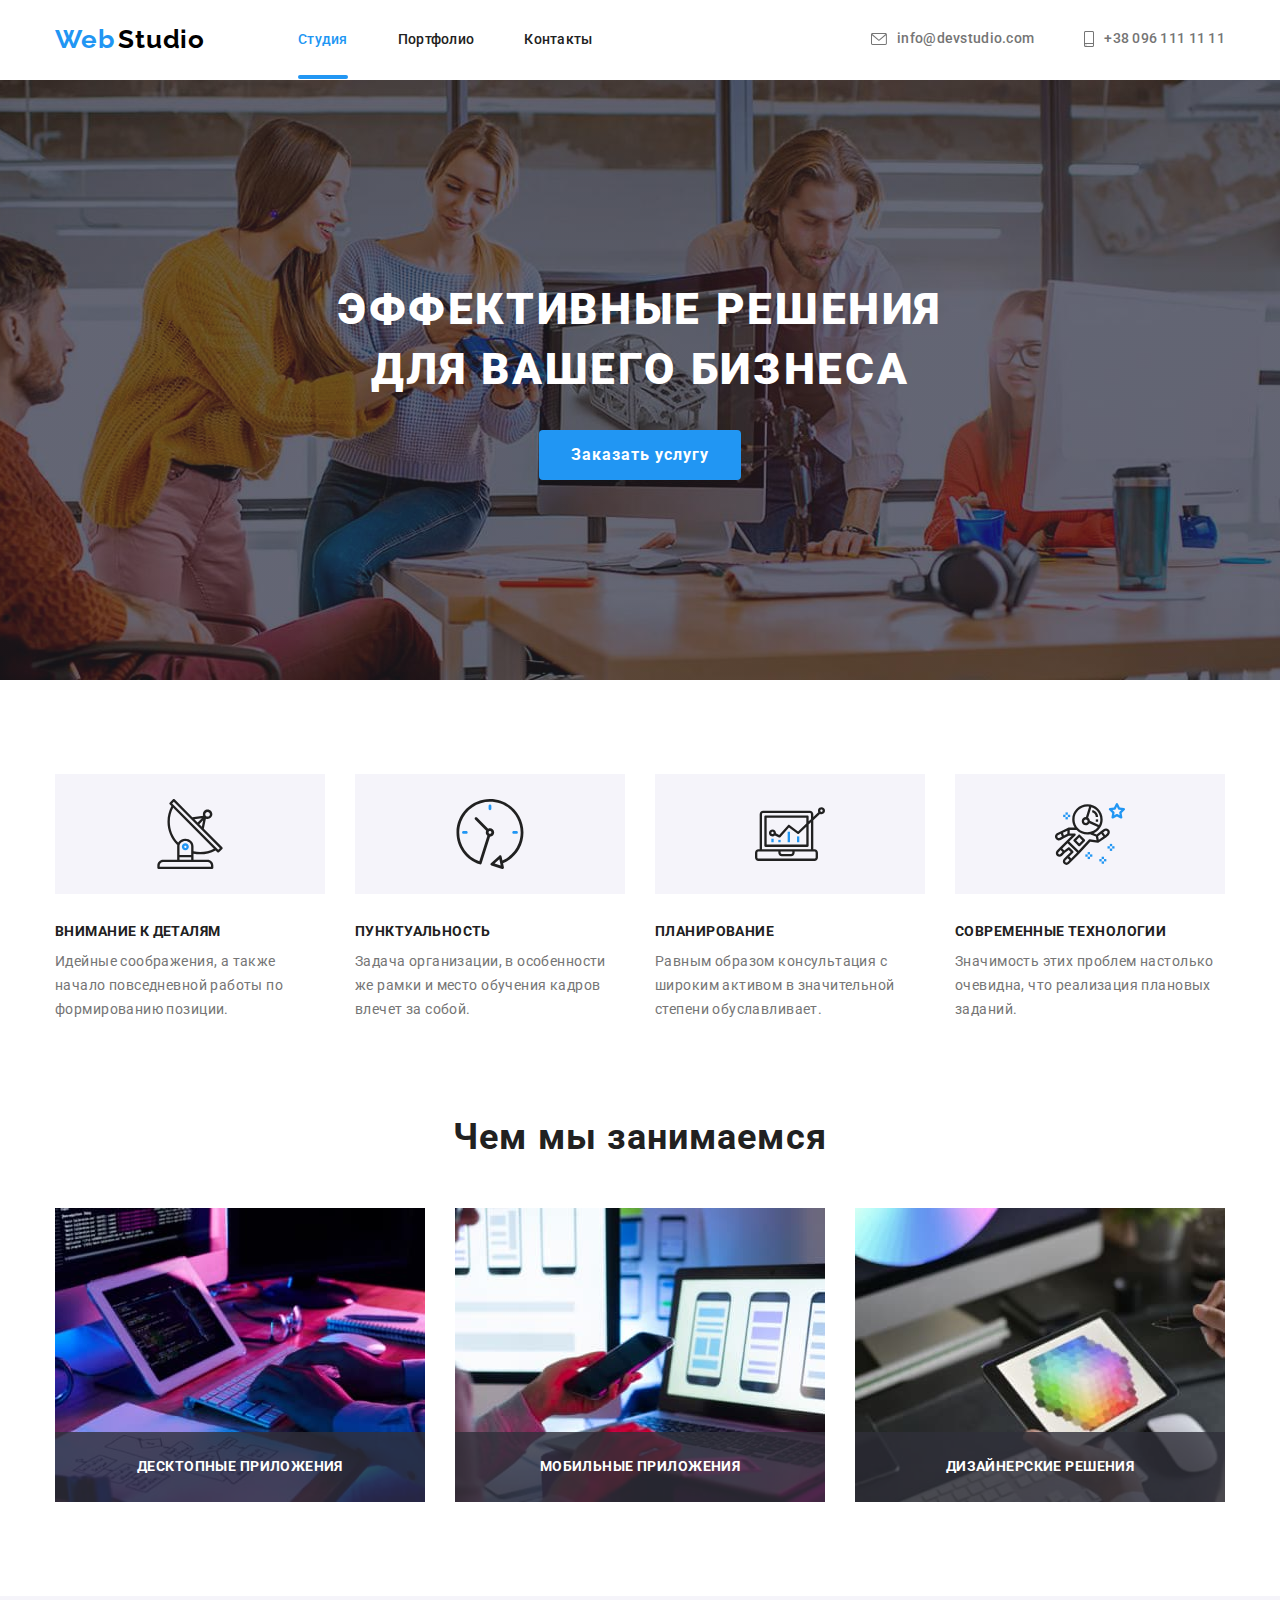
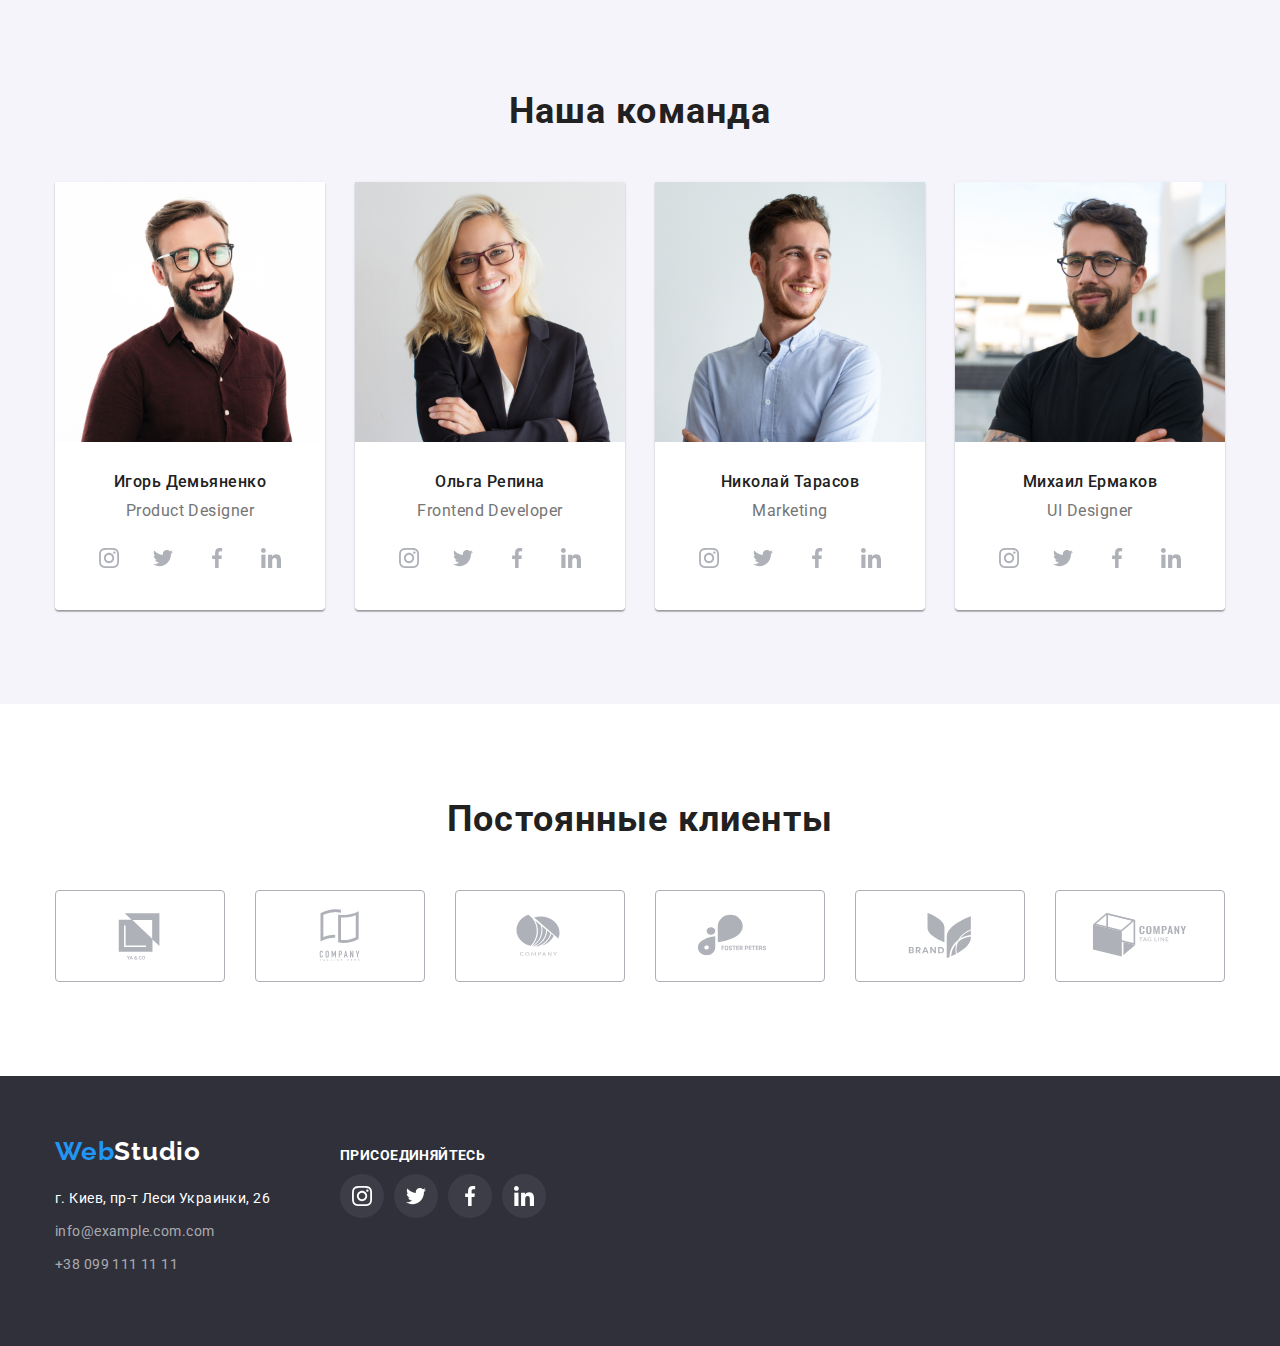
==== index.html @ 7ca18772 "Добавляет анимацию декоративных эффектов для страниц макета ДЗ№5." ====
<!DOCTYPE html>
<html lang="ru">
  <head>
    <link
      rel="stylesheet"
      href="https://cdnjs.cloudflare.com/ajax/libs/modern-normalize/1.1.0/modern-normalize.css"
      integrity="sha512-Y0MM+V6ymRKN2zStTqzQ227DWhhp4Mzdo6gnlRnuaNCbc+YN/ZH0sBCLTM4M0oSy9c9VKiCvd4Jk44aCLrNS5Q=="
      crossorigin="anonymous"
      referrerpolicy="no-referrer"
    />
    <meta charset="UTF-8" />
    <meta http-equiv="X-UA-Compatible" content="IE=edge" />
    <meta name="viewport" content="width=device-width, initial-scale=1.0" />
    <link rel="preconnect" href="https://fonts.googleapis.com" />
    <link rel="preconnect" href="https://fonts.gstatic.com" crossorigin />
    <link
      href="https://fonts.googleapis.com/css2?family=Raleway:wght@700&family=Roboto:wght@400;500;700;900&display=swap"
      rel="stylesheet"
    />
    <link rel="stylesheet" href="css/styles.css" type="text/css" />
    <title>Document</title>
  </head>
  <body>
    <header class="header">
      <div class="container header-container">
        <nav class="header-nav">
          <a class="header-logo" href="./index.html">
            <span class="logo-web">Web</span>
            <span class="logo-studio">Studio</span>
          </a>
          <ul class="list menu-list">
            <li class="menu-item">
              <a class="menu-link link current" href="./index.html">Студия</a>
            </li>
            <li class="menu-item">
              <a class="menu-link link" href="./portfolio.html">Портфолио</a>
            </li>
            <li class="menu-item"><a class="menu-link link" href="">Контакты</a></li>
          </ul>
        </nav>
        <ul class="icon-contacts-list">
          <li class="header-mail item-contacts icon-contacts">
            <a class="list-contact" href="mailto:info@devstudio.com">
              <svg class="header-contact-icon" width="16px" height="12px">
                <use href="./images/icons.svg#icon-envelope"></use>
              </svg>
              info@devstudio.com</a
            >
          </li>
          <li class="header-tel icon-contacts item-contacts">
            <a class="list-contact" href="tel:+380961111111">
              <svg class="header-contact-icon" width="10px" height="16px">
                <use href="./images/icons.svg#icon-smartphone"></use>
              </svg>
              +38 096 111 11 11</a
            >
          </li>
        </ul>
      </div>
    </header>
    <main>
      <section class="hero overlay">
        <div class="container">
          <h1 class="hero-title container">ЭФФЕКТИВНЫЕ РЕШЕНИЯ ДЛЯ ВАШЕГО БИЗНЕСА</h1>
          <button class="btn btn-hero btn-hero-fill pointer" data-modal-open type="button">
            Заказать услугу
          </button>
        </div>
      </section>
      <section class="section-first">
        <div class="container">
          <ul class="list-detail list-section-first">
            <li class="text-items">
              <div class="about">
                <svg class="details">
                  <use href="./images/icons.svg#icon-antenna" width="70px" height="70px"></use>
                </svg>
              </div>
              <h3 class="list-title">Внимание к деталям</h3>
              <p class="text-list">
                Идейные соображения, а также начало повседневной работы по формированию позиции.
              </p>
            </li>
            <li class="text-items">
              <div class="about">
                <svg class="details">
                  <use href="./images/icons.svg#icon-clock" width="70px" height="70px"></use>
                </svg>
              </div>
              <h3 class="list-title">Пунктуальность</h3>
              <p class="text-list">
                Задача организации, в особенности же рамки и место обучения кадров влечет за собой.
              </p>
            </li>
            <li class="text-items">
              <div class="about">
                <svg class="details">
                  <use href="./images/icons.svg#icon-diagram" width="70px" height="70px"></use>
                </svg>
              </div>
              <h3 class="list-title">Планирование</h3>
              <p class="text-list">
                Равным образом консультация с широким активом в значительной степени обуславливает.
              </p>
            </li>
            <li class="text-items">
              <div class="about">
                <svg class="details">
                  <use href="./images/icons.svg#icon-astronaut" width="70px" height="70px"></use>
                </svg>
              </div>
              <h3 class="list-title">Современные технологии</h3>
              <p class="text-list">
                Значимость этих проблем настолько очевидна, что реализация плановых заданий.
              </p>
            </li>
          </ul>
        </div>
      </section>
      <section class="section-banners">
        <div class="container">
          <h2 class="title-second">Чем мы занимаемся</h2>
          <ul class="list-image">
            <li class="image-items">
              <div class="case">
                <img
                  src="./images/img1.jpg"
                  alt="человек набирающий код на клавиатуре"
                  width="370"
                />
                <p class="picture-text">десктопные приложения</p>
              </div>
            </li>
            <li class="image-items">
              <div class="case">
                <img src="./images/img2.jpg" alt="смартфон в руках человека" width="370" />
                <p class="picture-text">мобильные приложения</p>
              </div>
            </li>
            <li class="image-items">
              <div class="case">
                <img src="./images/img3.jpg" alt="планшет в руке человека" width="370" />
                <p class="picture-text">дизайнерские решения</p>
              </div>
            </li>
          </ul>
        </div>
      </section>
      <section class="section-team">
        <div class="container">
          <h2 class="title-team">Наша команда</h2>
          <ul class="list-team">
            <li class="image-team box-team">
              <img src="./images/team_card1.jpg" alt="Игорь Демьяненко" width="270" />
              <div class="team-caption">
                <h3 class="item-team">Игорь Демьяненко</h3>
                <p class="item-profession" lang="en">Product Designer</p>
                <ul class="team-list-icons list">
                  <li class="team-item-icons">
                    <a class="team-social-links" href="">
                      <svg class="team-content-icons">
                        <use
                          href="./images/icons.svg#icon-instagram"
                          width="20px"
                          height="20px"
                        ></use>
                      </svg>
                    </a>
                  </li>
                  <li class="team-item-icons">
                    <a class="team-social-links" href="">
                      <svg class="team-content-icons">
                        <use
                          href="./images/icons.svg#icon-twitter"
                          width="20px"
                          height="20px"
                        ></use>
                      </svg>
                    </a>
                  </li>
                  <li class="team-item-icons">
                    <a class="team-social-links" href="">
                      <svg class="team-content-icons">
                        <use
                          href="./images/icons.svg#icon-facebook"
                          width="20px"
                          height="20px"
                        ></use>
                      </svg>
                    </a>
                  </li>
                  <li class="team-item-icons">
                    <a class="team-social-links" href="">
                      <svg class="team-content-icons">
                        <use
                          href="./images/icons.svg#icon-linkedin"
                          width="20px"
                          height="20px"
                        ></use>
                      </svg>
                    </a>
                  </li>
                </ul>
              </div>
            </li>
            <li class="image-team box-team">
              <img src="./images/team_card2.jpg" alt="Ольга Репина" width="270" />
              <div class="team-caption">
                <h3 class="item-team">Ольга Репина</h3>
                <p class="item-profession" lang="en">Frontend Developer</p>
                <ul class="team-list-icons list">
                  <li class="team-item-icons">
                    <a class="team-social-links" href="">
                      <svg class="team-content-icons">
                        <use
                          href="./images/icons.svg#icon-instagram"
                          width="20px"
                          height="20px"
                        ></use>
                      </svg>
                    </a>
                  </li>
                  <li class="team-item-icons">
                    <a class="team-social-links" href="">
                      <svg class="team-content-icons">
                        <use
                          href="./images/icons.svg#icon-twitter"
                          width="20px"
                          height="20px"
                        ></use>
                      </svg>
                    </a>
                  </li>
                  <li class="team-item-icons">
                    <a class="team-social-links" href="">
                      <svg class="team-content-icons">
                        <use
                          href="./images/icons.svg#icon-facebook"
                          width="20px"
                          height="20px"
                        ></use>
                      </svg>
                    </a>
                  </li>
                  <li class="team-item-icons">
                    <a class="team-social-links" href="">
                      <svg class="team-content-icons">
                        <use
                          href="./images/icons.svg#icon-linkedin"
                          width="20px"
                          height="20px"
                        ></use>
                      </svg>
                    </a>
                  </li>
                </ul>
              </div>
            </li>
            <li class="image-team box-team">
              <img src="./images/team_card3.jpg" alt="Николай Тарасов" width="270" />
              <div class="team-caption">
                <h3 class="item-team">Николай Тарасов</h3>
                <p class="item-profession" lang="en">Marketing</p>
                <ul class="team-list-icons list">
                  <li class="team-item-icons">
                    <a class="team-social-links" href="">
                      <svg class="team-content-icons">
                        <use
                          href="./images/icons.svg#icon-instagram"
                          width="20px"
                          height="20px"
                        ></use>
                      </svg>
                    </a>
                  </li>
                  <li class="team-item-icons">
                    <a class="team-social-links" href="">
                      <svg class="team-content-icons">
                        <use
                          href="./images/icons.svg#icon-twitter"
                          width="20px"
                          height="20px"
                        ></use>
                      </svg>
                    </a>
                  </li>
                  <li class="team-item-icons">
                    <a class="team-social-links" href="">
                      <svg class="team-content-icons">
                        <use
                          href="./images/icons.svg#icon-facebook"
                          width="20px"
                          height="20px"
                        ></use>
                      </svg>
                    </a>
                  </li>
                  <li class="team-item-icons">
                    <a class="team-social-links" href="">
                      <svg class="team-content-icons">
                        <use
                          href="./images/icons.svg#icon-linkedin"
                          width="20px"
                          height="20px"
                        ></use>
                      </svg>
                    </a>
                  </li>
                </ul>
              </div>
            </li>
            <li class="image-team box-team">
              <img src="./images/team_card4.jpg" alt="Михаил Ермаков" width="270" />
              <div class="team-caption">
                <h3 class="item-team">Михаил Ермаков</h3>
                <p class="item-profession" lang="en">UI Designer</p>
                <ul class="team-list-icons">
                  <li class="team-item-icons">
                    <a class="team-social-links" href="">
                      <svg class="team-content-icons">
                        <use
                          href="./images/icons.svg#icon-instagram"
                          width="20px"
                          height="20px"
                        ></use>
                      </svg>
                    </a>
                  </li>
                  <li class="team-item-icons">
                    <a class="team-social-links" href="">
                      <svg class="team-content-icons">
                        <use
                          href="./images/icons.svg#icon-twitter"
                          width="20px"
                          height="20px"
                        ></use>
                      </svg>
                    </a>
                  </li>
                  <li class="team-item-icons">
                    <a class="team-social-links" href="">
                      <svg class="team-content-icons">
                        <use
                          href="./images/icons.svg#icon-facebook"
                          width="20px"
                          height="20px"
                        ></use>
                      </svg>
                    </a>
                  </li>
                  <li class="team-item-icons">
                    <a class="team-social-links" href="">
                      <svg class="team-content-icons">
                        <use
                          href="./images/icons.svg#icon-linkedin"
                          width="20px"
                          height="20px"
                        ></use>
                      </svg>
                    </a>
                  </li>
                </ul>
              </div>
            </li>
          </ul>
        </div>
      </section>
      <section class="customer">
        <div class="container">
          <h2 class="customer-title">Постоянные клиенты</h2>
          <ul class="list-customer">
            <li class="customer-item">
              <a href="" class="customer-link"
                ><svg class="customer-icon" width="106" height="60">
                  <use href="./images/icons.svg#icon-Logo1"></use>
                </svg>
              </a>
            </li>
            <li class="customer-item">
              <a href="" class="customer-link"
                ><svg class="customer-icon" width="106" height="60">
                  <use href="./images/icons.svg#icon-Logo2"></use>
                </svg>
              </a>
            </li>
            <li class="customer-item">
              <a href="" class="customer-link"
                ><svg class="customer-icon" width="106" height="60">
                  <use href="./images/icons.svg#icon-Logo3"></use>
                </svg>
              </a>
            </li>
            <li class="customer-item">
              <a href="" class="customer-link"
                ><svg class="customer-icon" width="106" height="60">
                  <use href="./images/icons.svg#icon-Logo4"></use>
                </svg>
              </a>
            </li>
            <li class="customer-item">
              <a href="" class="customer-link"
                ><svg class="customer-icon" width="106" height="60">
                  <use href="./images/icons.svg#icon-Logo5"></use>
                </svg>
              </a>
            </li>
            <li class="customer-item">
              <a href="" class="customer-link"
                ><svg class="customer-icon" width="106" height="60">
                  <use href="./images/icons.svg#icon-Logo6"></use>
                </svg>
              </a>
            </li>
          </ul>
        </div>
      </section>
    </main>
    <footer class="footer">
      <div class="container">
        <div class="footer-section">
          <div>
            <a class="footer-logo" href="./index.html">
              <span class="logo-web">Web</span
              ><span class="logo-studio footer-studio-logo">Studio</span>
            </a>
            <address>
              <ul class="footer-list">
                <li>
                  <a
                    class="footer-contact footer-address"
                    href="https://goo.gl/maps/evHjrFbzRMiy1bUM7"
                    target="_blank"
                    rel="noopener noreferrer"
                    >г. Киев, пр-т Леси Украинки, 26</a
                  ><br />
                  <a class="footer-contact footer-mail" href="mailto:info@example.com.com"
                    >info@example.com.com</a
                  ><br />
                  <a class="footer-contact footer-tel" href="tel:+380961111111"
                    >+38 099 111 11 11</a
                  >
                </li>
              </ul>
            </address>
          </div>
          <div>
            <h3 class="title-footer title-join">присоединяйтесь</h3>
            <ul class="footer-list-icons list">
              <li class="footer-item-icons">
                <a class="footer-social-links" href="">
                  <svg class="footer-content-icons">
                    <use href="./images/icons.svg#icon-instagram" width="20px" height="20px"></use>
                  </svg>
                </a>
              </li>
              <li class="footer-item-icons">
                <a class="footer-social-links" href="">
                  <svg class="footer-content-icons">
                    <use href="./images/icons.svg#icon-twitter" width="20px" height="20px"></use>
                  </svg>
                </a>
              </li>
              <li class="footer-item-icons">
                <a class="footer-social-links" href="">
                  <svg class="footer-content-icons">
                    <use href="./images/icons.svg#icon-facebook" width="20px" height="20px"></use>
                  </svg>
                </a>
              </li>
              <li class="footer-item-icons">
                <a class="footer-social-links" href="">
                  <svg class="footer-content-icons">
                    <use href="./images/icons.svg#icon-linkedin" width="20px" height="20px"></use>
                  </svg>
                </a>
              </li>
            </ul>
          </div>
        </div>
      </div>
    </footer>
    <div class="backdrop is-hidden" data-modal>
      <div class="modal">
        <button type="button" class="modal-btn" data-modal-close>
          <svg width="18px" height="18px">
            <use href="./images/icons.svg#icon-close"></use>
          </svg>
        </button>
      </div>
    </div>
    <script src="./js/modal.js"></script>
  </body>
</html>
---- css/styles.css ----
:root {
    --accent-color: #2196F3;
    --header-basic-color: #212121;
    --header-contact-color: #757575;
    --basic-text-color: #757575;
    --basic-title-color: #FFFFFF;
    --secondary-title-color: #212121;
    --footer-contact-color: rgba(255, 255, 255, 0.6);
    --button-text-color: #212121;
    --button-text-hero-color: #FFFFFF;
    --button-hero-background: #2196F3;
    --section-first-background: #E5E5E5;
    --footer-background: #2F303A;
    --footer-address: #FFFFFF;
    --button-accent-text: #FFFFFF;
    --buttont-accent-fill: #2196F3;
    --list-title-item: #212121;
    --list-text-item: #757575;

}

/* ------------------------------------- */

p, h1, h2, h3, h4, h5, h6 {
    margin: 0;
}
ul {
   margin: 0;
   padding: 0;
}

button {
    cursor: pointer;
}

body {
    font-family: 'Roboto', sans-serif;
    color:var(--basic-text-color)
} 

.container {
    width: 1200px;
    padding-left: 15px;
    padding-right: 15px;
    margin-left: auto;
    margin-right: auto;
}

.visually-hidden {
    position: absolute;
    white-space: nowrap;
    width: 1px;
    height: 1px;
    overflow: hidden;
    border: 0;
    padding: 0;
    clip: rect(0 0 0 0);
    clip-path: inset(50%);
    margin: -1px;
}

* {
    box-sizing: border-box;
}

/* ----------------- Шапка -------------- */

.header {
    color: var(--header-basic-color);
    background: #FFFFFF;
    padding-top: 24px;
    padding-bottom: 25px;
}

.header-container{
    display: flex;
    align-items: center;
}

.header-nav {
    display: flex;
    align-items: center;
}


.header-logo {
    text-decoration: none;
    list-style: none;
    margin-right: 93px;
}

.logo-web {
    font-family: Raleway;
    font-weight: 700;
    font-size: 26px;
    line-height: 1.19;
    /* identical to box height */

    letter-spacing: 0.03em;
    color: #2196F3;
}

.logo-studio {
    font-family: Raleway;
    font-weight: 700;
    font-size: 26px;
    line-height: 1.19;
    /* identical to box height */
    letter-spacing: 0.03em;
    color: #000000;
}

.menu-item:not(:first-child){
    margin-left: 50px;
}


.menu-link:hover,
.menu-link:focus {
    color: var(--accent-color);
}

.menu-list {
    display: flex;
}


.list {
    list-style: none;
    color: var(--header-basic-color)
}

.list-contact:not(:last-child) {
    margin-left: auto;
}

.list-contact {
    text-decoration: none;
}

.link.current {
    color:var(--accent-color);
}



.menu-link{
    font-weight: 500;
    font-size: 14px;
    line-height: 1.14;
    letter-spacing: 0.02em;

    color: var(--header-basic-color);
    text-decoration: none;
    transition: color 300ms linear;
    position: relative;
}

.menu-link.current::after {
    content: "";
    width: 100%;
    position: absolute;
    height: 4px;
    border-radius: 2px;
    bottom: -32px;
    display: block;
    background-color: var(--accent-color);
}

.icon-contacts {
   fill: #757575; 
}

.icon-contacts-list {
    display: flex;
    justify-content: center;
    align-items: center;
    margin-left: auto;
    text-decoration: none;
    list-style: none;
    fill: #757575;
    color: #757575;
}


.header-mail-icon:last-child {
    margin-right: 0px;
}

.header-contact-icon {
    margin-right: 10px;
    color: #757575;
    
}


.list-contact {
    text-decoration: none;
    list-style: none;
    color: var(--header-contact-color);
    align-items: center;
    justify-content: center;
    display: flex;

}

.header-mail {
    font-weight: 500;
    font-size: 14px;
    line-height: 1.14;
    letter-spacing: 0.02em;
    color: var(--header-contact-color);
}

.header-tel {
    font-weight: 500;
    font-size: 14px;
    line-height: 1.14;
    letter-spacing: 0.02em;
    padding-left: 50px;
    color: var(--header-contact-color);
}

.list-contact:hover,
.list-contact:focus {
    color: var(--accent-color);
}

.list-contact:hover .header-contact-icon,
.list-contact:focus .header-contact-icon {
    fill: var(--accent-color);
}


/* ---------------- Герой ---------------- */


.overlay {
    max-width: 1600px;
    height: 600px;
    margin-left: auto;
    margin-right: auto;
    background-image: linear-gradient(
    rgba(47, 48, 58, 0.4),
    rgba(47, 48, 58, 0.4)),
url("../images/hero-bg.jpg");
    background-repeat: no-repeat;
    background-position: center;
    background-size: cover;
    
}

.hero {

    text-align: center;
    background-color: #2F303A;
    padding-top: 200px;
    padding-bottom: 200px;
    flex-grow: 1;
}

.hero-title {
    width: 696px;
    font-weight: 900;
    font-size: 44px;
    line-height: 1.36;
    /* or 136% */

    text-align: center;
    letter-spacing: 0.06em;
    text-transform: uppercase;
    margin-bottom: 30px;

    color: var(--basic-title-color);
}

.btn {
    display: block;
    padding: 10px 32px;
    min-width: 200px;
    border-radius: 4px;
    border: 0px; 
    margin: 0 auto;
    
}

.btn-hero {
    font-family: inherit;
    font-weight: 700;
    font-size: 16px;
    line-height: 1.87;
    /* identical to box height, or 187% */
    display: flex;
    align-items: center;
    text-align: center;
    letter-spacing: 0.06em;

    color: var(--button-text-hero-color);
}
 .btn-hero-fill {
    background: #2196F3;
 }

.pointer {
        cursor: pointer;
 }
/* ------------- Особенности ------------- */
 

.list-detail {
    text-decoration: none;
    list-style: none;
    padding-top: 94px;
    padding-bottom: 94px;
}

.list-section-first {
    display: flex;
}

.text-items {
    width: 270px;
    margin-right: 30px;
}

.text-items:nth-child(4n + 4) {
    margin-right: 0px;
}

.about {
    background-color: #f5f4fa;
    margin-bottom: 30px;
    height: 120px;
    display: flex;
    align-items: center;
    justify-content: center;
}

.details {
    width: 70px;
    height: 70px;
}


.list-title {
    font-weight: 700;
    font-size: 14px;
    line-height: 1.14;
    letter-spacing: 0.03em;
    text-transform: uppercase;

    color: var(--secondary-title-color);
}

.text-list {
    font-size: 14px;
    line-height: 1.71;
    /* or 171% */
    letter-spacing: 0.03em;
    color: var(--basic-text-color);
    padding-top: 10px;
}

/*----------- Чем мы занимаемся ----------*/

.section-banners {
    padding-bottom: 94px;
}

.title-second {
    font-weight: 700;
    font-size: 36px;
    line-height: 1.17;
    text-align: center;
    letter-spacing: 0.03em;
    color: var(--secondary-title-color);
    margin-bottom: 50px;
}


.list-image {
    list-style: none;
    display: flex;
    flex-wrap: wrap;
    margin-left: -30px;
    margin-bottom: -30px;
}

.image-items{
  flex-basis: calc(100% / 3 - 30px);
  margin-left: 30px;
  margin-bottom: 30px;
  
}

.picture-text {
    color: #FFFFFF;
    background: rgba(47, 48, 58, 0.8);
    bottom: 0;
    position:absolute;
    line-height: 1.14;
    font-family: Roboto;
    font-style: normal;
    font-weight: 700;
    font-size: 14px;
    text-align: center;
    letter-spacing: 0.03em;
    text-transform: uppercase;
    padding: 27px 82px;
    width: 100%;
}

.case {
    position: relative;
    right: 0;
    margin: 0;
    bottom: 0;
}


/* ------------- Наша команда ------------- */

.box-team {
    box-shadow: 0px 1px 3px rgba(0, 0, 0, 0.12),
    0px 1px 1px rgba(0, 0, 0, 0.14),
    0px 2px 1px rgba(0, 0, 0, 0.2);
    border-radius: 0px 0px 4px 4px;
}

.section-team {
    background: #f5f4fA;
    padding-top: 94px;
     padding-bottom: 94px;
    
}
  .title-team {
  font-weight: 700;
  font-size: 36px;
  line-height: 1.17;
  text-align: center;
  letter-spacing: 0.03em;
  color: var(--secondary-title-color);
}

.list-team {
    list-style: none;
    display: flex;
    flex-wrap: wrap;
    padding-top: 50px;
    margin-left: -30px;
    margin-bottom: -30px;
}

.image-team {
    flex-basis: calc(100% / 4 - 30px);
    margin-left: 30px;
    margin-bottom: 30px;
}

.team-caption {
    padding-top: 30px;
    padding-bottom: 30px;
    background-color: #ffffff;
    border-radius: 0px 0px 4px 4px;
}

.item-team {
    font-weight: 500;
    font-size: 16px;
    line-height: 1.19;
    /* identical to box height */
    text-align: center;
    letter-spacing: 0.03em;
    color: var(--secondary-title-color);
    margin-bottom: 10px;
}

.item-profession {
    font-weight: 400;
    font-size: 16px;
    line-height: 1.19;
    margin-bottom: 16px;
    /* identical to box height */

    text-align: center;
    letter-spacing: 0.03em;

    color: var(--basic-text-color);
    }


.team-list-icons {
    display: flex;
    justify-content: center;
}

.team-item-icons {
    margin-right: 10px;
    display: flex;
    justify-content: center;
    align-items: center;
}

.team-item-icons:last-child {
    margin-right: 0px;
}

.team-social-links {
    width: 44px;
    height: 44px;
    border-radius: 50%;
}


.team-content-icons {
    width: 44px;
    height: 44px;
  
    padding: 12px;
}

.team-social-links {
    fill: #afb1b8;
}

.team-social-links:hover,
.team-social-links:focus {
    background-color: var(--accent-color);
}
  
.team-social-links:hover .team-content-icons,
.team-social-links:focus .team-content-icons {
    fill: #FFFFFF;
}



    /*-------  Наши покупатели -------*/


.customer {
    padding-top: 94px;
    padding-bottom: 94px;
}

.customer-title {
    text-align: center;
    margin-bottom: 50px;
    font-weight: 700;
    font-size: 36px;
    line-height: calc(42 / 36);
    letter-spacing: 0.03em;
    color: var(--list-title-item);
}

.list-customer {
    list-style: none;
    display: flex;
    flex-wrap: wrap;
    margin-right: -30px;
}

.customer-item {
    flex-basis: calc(100% / 6 - 30px);
    width: 170px;
    height: 92px;
    margin-right: 30px;
}

.customer-link {
    display: flex;
    justify-content: center;
    align-items: center;
    width: 100%;
    height: 100%;
    border: 1px solid #afb1b8;
    border-radius: 4px;
}

.customer-link:hover,
.customer-link:focus {
    border-color: var(--accent-color);
}

.customer-icon {
    width: 106px;
    height: 60px;
    fill: #afb1b8;
}

.customer-link:hover .customer-icon,
.customer-link:focus .customer-icon {
    fill: var(--accent-color);
}


    /* --------------- Футер -------------- */

 .footer {
     background-color: var(--footer-background);
     padding-top: 60px;
     padding-bottom: 60px;
 }
 
.footer-section {
    display: flex;
    align-items: baseline;
}

    .footer-list {
        list-style: none;
        margin-right: 70px;
    }

 .footer-logo {
     text-decoration: none;
     list-style: none;
     display: block;
     margin-bottom: 20px;
 }
 
 .footer-contact {
     text-decoration: none;
     font-style: normal;
     display: inline-block;
     
 }


 .footer-address {
     font-weight: 400;
     font-size: 14px;
     line-height: 1.71;
     /* or 171% */
     letter-spacing: 0.03em;
     color:var(--footer-address);
     margin-bottom: 9px;
     
 }

.footer-mail {
    font-weight: 400;
    font-size: 14px;
    line-height: 1.71;
    /* or 171% */
    letter-spacing: 0.03em;
    color: var(--footer-contact-color);
    margin-bottom: 9px;
    
}

 .footer-tel {
     font-weight: 400;
     font-size: 14px;
     line-height: 1.71;
     /* identical to box height, or 171% */
     letter-spacing: 0.03em;
     color: var(--footer-contact-color);
     margin-bottom: 9px;

 }

.footer-mail:hover,
.footer-mail:focus {
    color: var(--accent-color)
}

.footer-tel:hover,
.footer-tel:focus {
    color: var(--accent-color)
}
.footer-address:hover,
.footer-address:focus {
    color: var(--accent-color)
}

.footer-studio-logo {
    color: #FFFFFF;
}

.title-join {
    font-size: 14px;
    line-height: 1.14;
    letter-spacing: 0.03em;
    text-transform: uppercase;
    margin-bottom: 10px;
}

.title-footer {
    color: #ffffff;
}

.footer-list-icons {
    list-style: none;
    display: flex;
}

.footer-item-icons {
    display: flex;
    justify-content: center;
    align-items: center;
    margin-right: 10px;
}

.footer-item-icons:last-child {
    margin-right: 0px;
}

.footer-social-links {
    width: 44px;
    height: 44px;
    border-radius: 50%;
    background-color: #ffffff10;
}

.footer-social-links:hover,
.footer-social-links:focus {
    background-color: var(--accent-color);
}

.footer-content-icons:hover,
.footer-content-icons:focus:focus {
    fill: #ffffff;
}

.footer-content-icons {
    width: 44px;
    height: 44px;
    fill: #ffffff;
    padding: 12px;
}


/*==============Модальное окно================*/

.backdrop {
    width: 100%;
    height: 100%;
    background: rgba(0, 0, 0, 0.2);
    position: fixed;
    top: 0;
    opacity: 1;
    transition: opasity 250ms cubic-bezier(0.4, 0, 0.2, 1),
    visibility 250ms cubic-bezier(0.4, 0, 0.2, 1);
    
}
  

.modal {
    position: relative;
    top: 50%;
    left: 50%;
    transform: translate(-50%, -50%) scale(1);
    width: 528px;
    min-height: 581px;
    background: #FFFFFF;
    border-radius: 4px;
    top: 50%;
    left: 50%;
    transition: transform 250ms cubic-bezier(0.4, 0, 0.2, 1);
}

.modal-btn {
    border: 1px solid rgba(0, 0, 0, 0.1);
    background-color: transparent;
    width: 30px;
    height: 30px;
    border-radius: 50%;
    position: absolute;
    top: 8px;
    right: 8px;
    display: flex;
    align-items: center;
    justify-content: center;

}

.backdrop.is-hidden {
    visibility: hidden;
    opacity: 0;
    pointer-events: none;
}

.backdrop.is-hidden.modal {
    transform: translate(-50%, -50%) scale(0.9);
    transition: transform 250ms cubic-bezier(0.4, 0, 0.2, 1);
}



/*============================================*/
/*============================================*/





/*---------------- ПОРТФОЛИО ----------------*/

/* --------- Портфолио кнопки  -----------*/

.header-portfolio{
    border-bottom: 1px solid #ECECEC;
}
.btn {
    text-decoration: none;
}

button{
    border: 0px;
}

img {
    display: block;
}

.btn-gallery {
    display: block;
}

.gallery-block{
    padding-top: 94px;
    padding-bottom: 94px;
}

.menu-btn {
    list-style: none;
    justify-content: center;
    align-items: center;
    display: flex;
    margin-bottom: 50px;
}

.button-filter {
    border-radius: 4px;
    font-weight: 500;
    font-size: 16px;
    line-height: 1.62;
    /* identical to box height, or 162% */
    text-align: center;
    letter-spacing: 0.03em;
    color: var(--button-text-color);
    padding: 6px 22px;
}


.button-filter-btn{
    margin-right: 8px;
}

.btn-list {
    background: #F5F4FA;
}

.btn-list:hover,
.btn-list:focus {
    color: var(--button-accent-text);
    background: var(--buttont-accent-fill);
    box-shadow: 0px 3px 1px rgba(0, 0, 0, 0.1),
    0px 1px 2px rgba(0, 0, 0, 0.08),
    0px 2px 2px rgba(0, 0, 0, 0.12);
}


.list-items {
    text-decoration: none;
    list-style: none;
    display:inline-block;
    display: flex;
    flex-wrap: wrap;
    margin-left: -30px;
    margin-bottom: -30px;
   
}

.item-gallery {
    flex-basis: calc(100% / 3 - 30px);
    margin-left: 30px;
    margin-bottom: 30px;
    
}

.item-gallery:hover .content-text {
  transform: translateY(0);
}


.content-text {
    position: absolute;
    top: 0;
    left: 0;
    color: #FFFFFF;
    line-height: 1.55;
    background-color: rgba(33, 150, 243, 0.9);
    padding: 63px 24px;
    height: 100%;
    transform: translateY(100%);
    transition: transform 250ms cubic-bezier(0.4, 0, 0.2, 1)

}

.content-text-case {
    position: relative;
    overflow: hidden;
    
}


.case-image {
    cursor: pointer;
}


.case-image:hover,
.case-image:focus {
    box-shadow: 0px 1px 1px rgba(0, 0, 0, 0.12),
    0px 4px 4px rgba(0, 0, 0, 0.06),
    1px 4px 6px rgba(0, 0, 0, 0.16);
}



.descript{
padding: 20px 24px 20px 24px;
border: 1px solid #EEEEEE;
box-sizing: border-box;

}

.title-name {
    font-weight: 700;
    font-size: 18px;
    line-height: 2;
    /* identical to box height, or 200% */
    letter-spacing: 0.06em;
    color:var(--list-title-item);
    
}

.item-text {
    font-weight: 400;
    font-size: 16px;
    line-height: 1.87;
    /* identical to box height, or 187% */
    letter-spacing: 0.03em;
    color:var(--list-text-item);
}
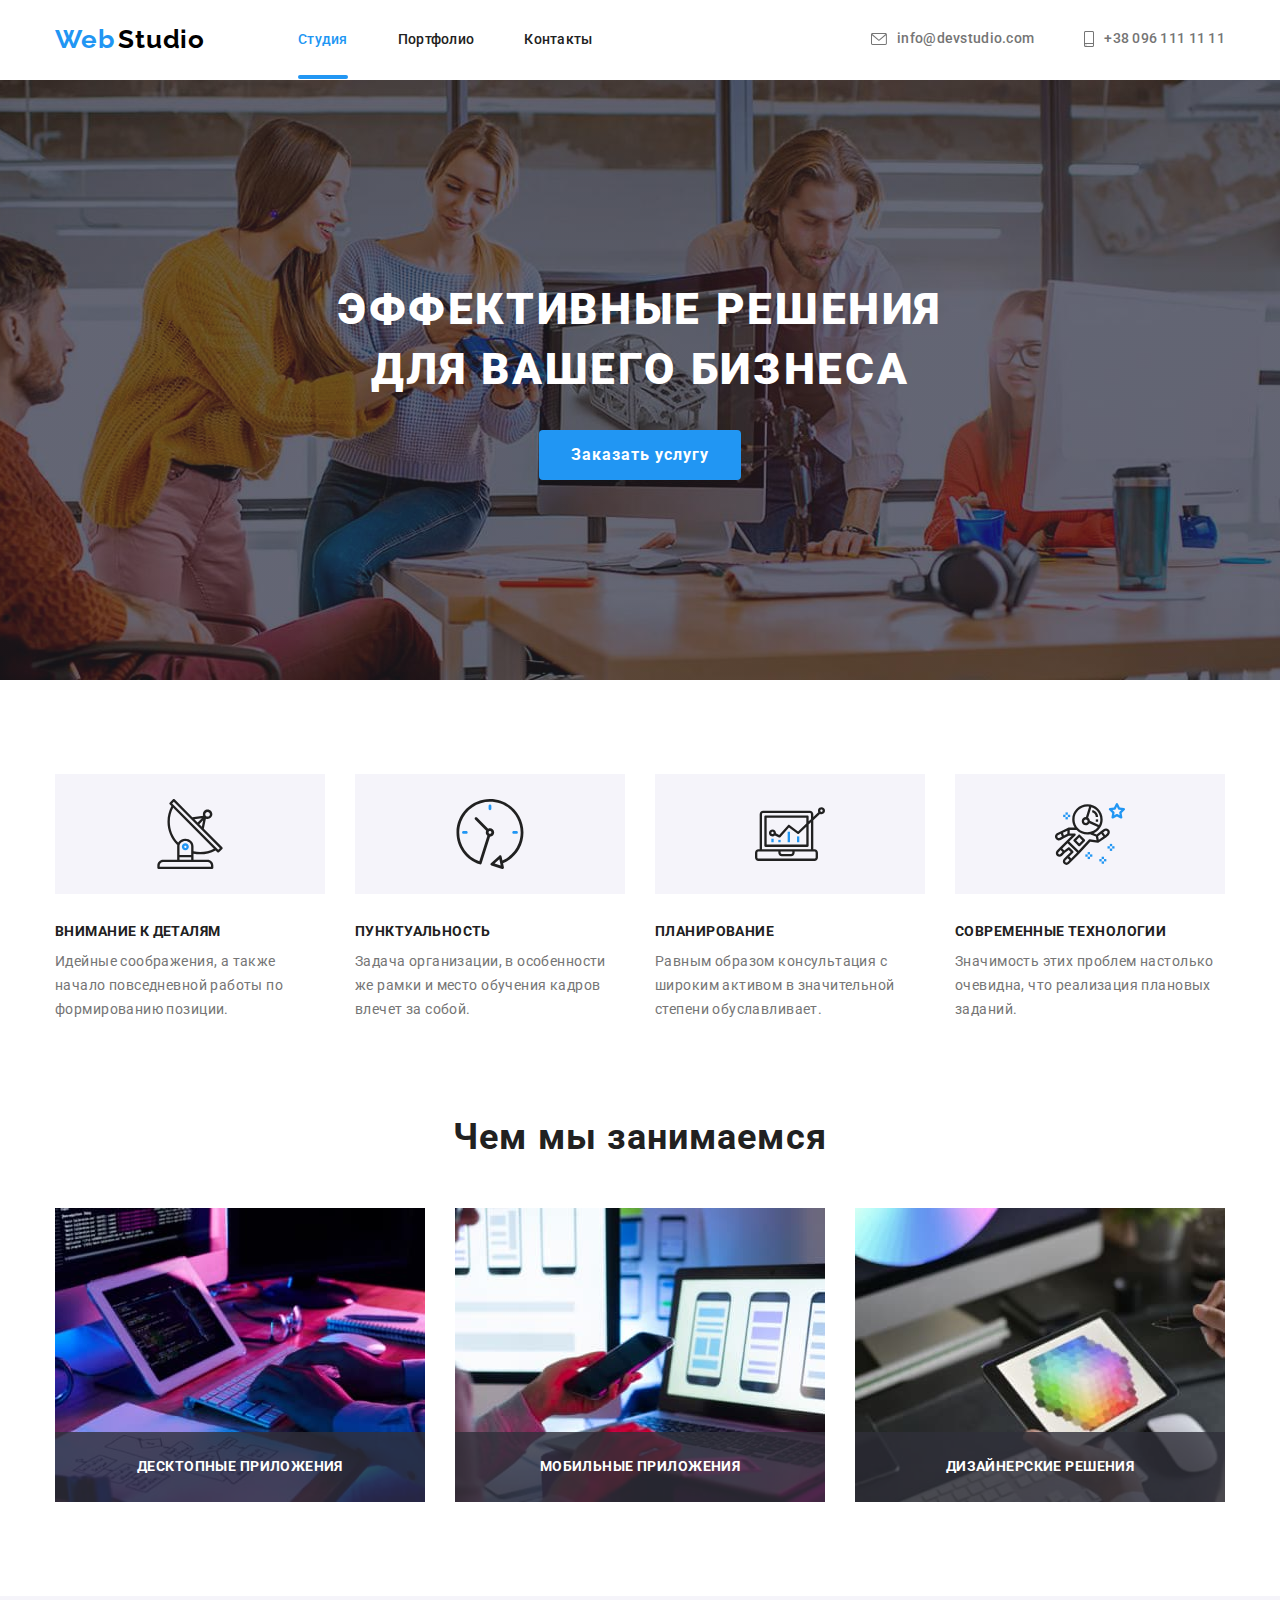
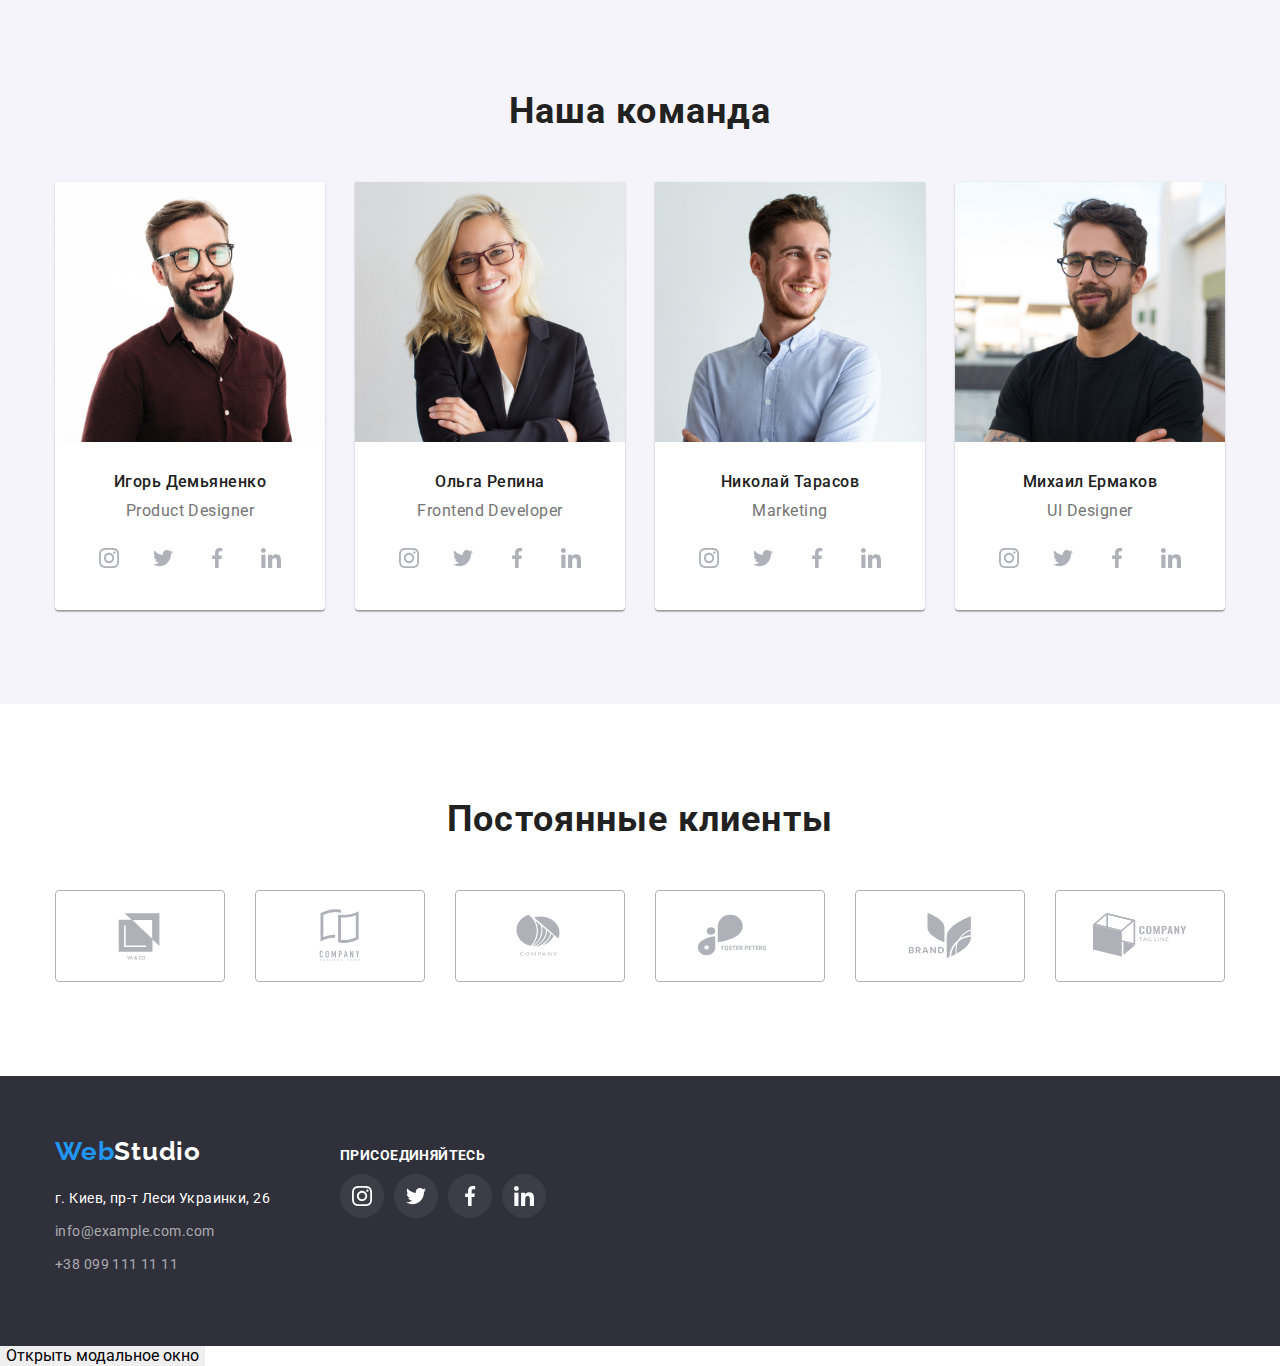
==== commit 355412ad: "Делает правки к ДЗ№5-1" ====
--- a/index.html
+++ b/index.html
@@ -479,6 +479,7 @@
         </div>
       </div>
     </footer>
+    <button data-modal-open>Открыть модальное окно</button>
     <div class="backdrop is-hidden" data-modal>
       <div class="modal">
         <button type="button" class="modal-btn" data-modal-close>
--- a/css/styles.css
+++ b/css/styles.css
@@ -115,11 +115,6 @@
 }
 
 
-.menu-link:hover,
-.menu-link:focus {
-    color: var(--accent-color);
-}
-
 .menu-list {
     display: flex;
 }
@@ -141,7 +136,6 @@
 .link.current {
     color:var(--accent-color);
 }
-
 
 
 .menu-link{
@@ -149,11 +143,19 @@
     font-size: 14px;
     line-height: 1.14;
     letter-spacing: 0.02em;
-
     color: var(--header-basic-color);
     text-decoration: none;
-    transition: color 300ms linear;
     position: relative;
+    transition-property: color;
+    transition-duration: 250ms;
+    Transition-timing-function: cubic-bezier(0.4, 0, 0.2, 1);
+    
+    }
+
+
+.menu-link:hover,
+.menu-link:focus {
+    color: var(--accent-color);
 }
 
 .menu-link.current::after {
@@ -193,7 +195,6 @@
     
 }
 
-
 .list-contact {
     text-decoration: none;
     list-style: none;
@@ -201,7 +202,9 @@
     align-items: center;
     justify-content: center;
     display: flex;
-
+    transition-property: color;
+    transition-duration: 250ms;
+    Transition-timing-function: cubic-bezier(0.4, 0, 0.2, 1);
 }
 
 .header-mail {
@@ -294,7 +297,6 @@
     align-items: center;
     text-align: center;
     letter-spacing: 0.06em;
-
     color: var(--button-text-hero-color);
 }
  .btn-hero-fill {
@@ -302,16 +304,20 @@
  }
 
 .pointer {
-        cursor: pointer;
+    cursor: pointer;
  }
 /* ------------- Особенности ------------- */
  
 
+.section-first {
+    padding-top: 94px;
+    padding-bottom: 94px;
+}
+
 .list-detail {
     text-decoration: none;
     list-style: none;
-    padding-top: 94px;
-    padding-bottom: 94px;
+    
 }
 
 .list-section-first {
@@ -390,7 +396,6 @@
   flex-basis: calc(100% / 3 - 30px);
   margin-left: 30px;
   margin-bottom: 30px;
-  
 }
 
 .picture-text {
@@ -499,6 +504,7 @@
     display: flex;
     justify-content: center;
     align-items: center;
+    
 }
 
 .team-item-icons:last-child {
@@ -509,30 +515,39 @@
     width: 44px;
     height: 44px;
     border-radius: 50%;
+    
 }
 
 
 .team-content-icons {
     width: 44px;
     height: 44px;
-  
     padding: 12px;
+    transition-property: color, fill;
+    transition-duration: 250ms;
+    Transition-timing-function: cubic-bezier(0.4, 0, 0.2, 1);
 }
 
 .team-social-links {
     fill: #afb1b8;
+    transition-property: color, background-color, fill;
+    transition-duration: 250ms;
+    Transition-timing-function: cubic-bezier(0.4, 0, 0.2, 1);
+    
 }
 
 .team-social-links:hover,
 .team-social-links:focus {
     background-color: var(--accent-color);
+    transition-property: color;
+    transition-duration: 250ms;
+    Transition-timing-function: cubic-bezier(0.4, 0, 0.2, 1);
 }
   
 .team-social-links:hover .team-content-icons,
 .team-social-links:focus .team-content-icons {
     fill: #FFFFFF;
 }
-
 
 
     /*-------  Наши покупатели -------*/
@@ -575,6 +590,10 @@
     height: 100%;
     border: 1px solid #afb1b8;
     border-radius: 4px;
+    transition-property: border-color,
+    fill;
+    transition-duration: 250ms;
+    Transition-timing-function: cubic-bezier(0.4, 0, 0.2, 1);
 }
 
 .customer-link:hover,
@@ -586,6 +605,9 @@
     width: 106px;
     height: 60px;
     fill: #afb1b8;
+    transition-property:fill;
+    transition-duration: 250ms;
+    Transition-timing-function: cubic-bezier(0.4, 0, 0.2, 1);
 }
 
 .customer-link:hover .customer-icon,
@@ -623,6 +645,9 @@
      text-decoration: none;
      font-style: normal;
      display: inline-block;
+     transition-property: color;
+     transition-duration: 250ms;
+     Transition-timing-function: cubic-bezier(0.4, 0, 0.2, 1);
      
  }
 
@@ -711,6 +736,9 @@
     height: 44px;
     border-radius: 50%;
     background-color: #ffffff10;
+    transition-property: background-color;
+    transition-duration: 250ms;
+    Transition-timing-function: cubic-bezier(0.4, 0, 0.2, 1);
 }
 
 .footer-social-links:hover,
@@ -728,6 +756,7 @@
     height: 44px;
     fill: #ffffff;
     padding: 12px;
+    
 }
 
 
@@ -740,7 +769,8 @@
     position: fixed;
     top: 0;
     opacity: 1;
-    transition: opasity 250ms cubic-bezier(0.4, 0, 0.2, 1),
+    transition-property: opacity, visibility;
+    transition: opacity 250ms cubic-bezier(0.4, 0, 0.2, 1),
     visibility 250ms cubic-bezier(0.4, 0, 0.2, 1);
     
 }
@@ -758,7 +788,9 @@
     top: 50%;
     left: 50%;
     transition: transform 250ms cubic-bezier(0.4, 0, 0.2, 1);
-}
+     
+}
+
 
 .modal-btn {
     border: 1px solid rgba(0, 0, 0, 0.1);
@@ -782,15 +814,14 @@
 }
 
 .backdrop.is-hidden.modal {
-    transform: translate(-50%, -50%) scale(0.9);
-    transition: transform 250ms cubic-bezier(0.4, 0, 0.2, 1);
+    transform: translate(-50%, -50%) scale(1.1);
+ 
 }
 
 
 
 /*============================================*/
 /*============================================*/
-
 
 
 
@@ -841,6 +872,9 @@
     letter-spacing: 0.03em;
     color: var(--button-text-color);
     padding: 6px 22px;
+    transition-property: color, background-color;
+    transition-duration: 250ms;
+    Transition-timing-function: cubic-bezier(0.4, 0, 0.2, 1);
 }
 
 
@@ -850,6 +884,7 @@
 
 .btn-list {
     background: #F5F4FA;
+    
 }
 
 .btn-list:hover,
@@ -886,17 +921,24 @@
 
 
 .content-text {
+    font-family: Roboto;
+    font-style: normal;
+    font-weight: normal;
+    font-size: 18px;
+    line-height: 1.55;
+    /* or 156% */
+    letter-spacing: 0.03em;
+    color: #FFFFFF;
     position: absolute;
     top: 0;
     left: 0;
     color: #FFFFFF;
-    line-height: 1.55;
     background-color: rgba(33, 150, 243, 0.9);
     padding: 63px 24px;
     height: 100%;
     transform: translateY(100%);
     transition: transform 250ms cubic-bezier(0.4, 0, 0.2, 1)
-
+    
 }
 
 .content-text-case {
@@ -920,11 +962,10 @@
 
 
 
-.descript{
+.descript {
 padding: 20px 24px 20px 24px;
 border: 1px solid #EEEEEE;
 box-sizing: border-box;
-
 }
 
 .title-name {
